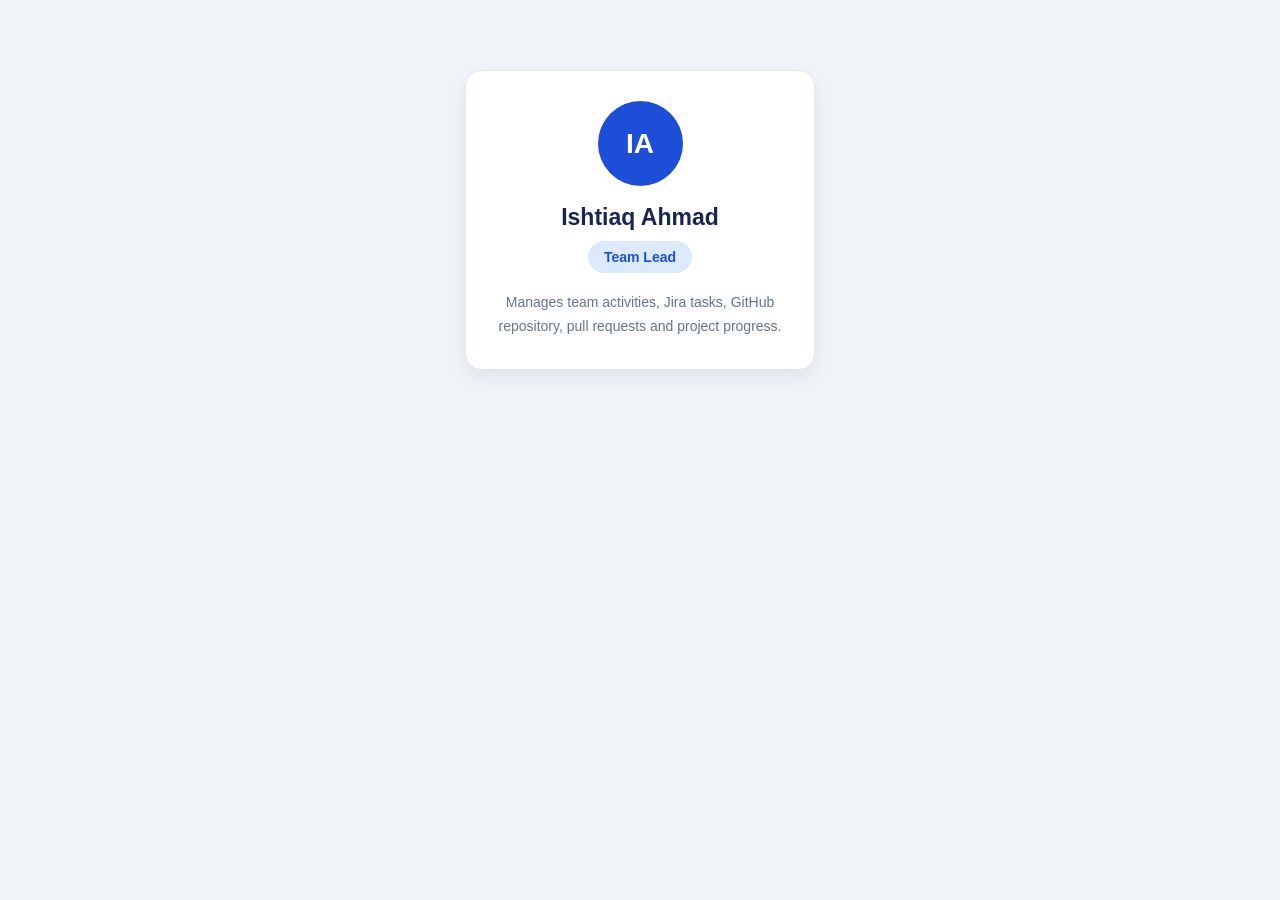
==== site/members/ishtiaq.html @ eace2522 "card added" ====
<!DOCTYPE html>
<html lang="en">
<head>
    <meta charset="UTF-8">
    <meta name="viewport" content="width=device-width, initial-scale=1.0">
    <title>Ishtiaq Ahmad - Team Robin</title>
    <link rel="stylesheet" href="../style.css">
</head>
<body>

    <div class="team-card">
        <div class="avatar">IA</div>
        <h2>Ishtiaq Ahmad</h2>
        <h3>Team Lead</h3>
        <p>Manages team activities, Jira tasks, GitHub repository, pull requests and project progress.</p>
    </div>

</body>
</html>
---- site/style.css ----
* {
    margin: 0;
    padding: 0;
    box-sizing: border-box;
}

body {
    font-family: Arial, sans-serif;
    background: #f1f5f9;
    padding: 40px 20px;
}

.team-card {
    max-width: 350px;
    margin: 30px auto;
    padding: 30px 25px;
    background: white;
    text-align: center;
    border-radius: 16px;
    box-shadow: 0 8px 25px rgba(0, 0, 0, 0.08);
    border: 1px solid #e2e8f0;
    transition: 0.3s ease;
}

.team-card:hover {
    transform: translateY(-8px);
    box-shadow: 0 14px 30px rgba(0, 0, 0, 0.15);
}

.avatar {
    width: 85px;
    height: 85px;
    margin: 0 auto 18px;
    border-radius: 50%;
    background: #1d4ed8;
    color: white;
    display: flex;
    align-items: center;
    justify-content: center;
    font-size: 28px;
    font-weight: bold;
}

.team-card h2 {
    color: #172554;
    font-size: 23px;
    margin-bottom: 10px;
}

.team-card h3 {
    display: inline-block;
    background: #dbeafe;
    color: #1d4ed8;
    padding: 8px 16px;
    border-radius: 20px;
    font-size: 14px;
    margin-bottom: 18px;
}

.team-card p {
    color: #64748b;
    font-size: 14px;
    line-height: 1.7;
}

@media (max-width: 480px) {
    body {
        padding: 20px 12px;
    }

    .team-card {
        width: 100%;
    }
}
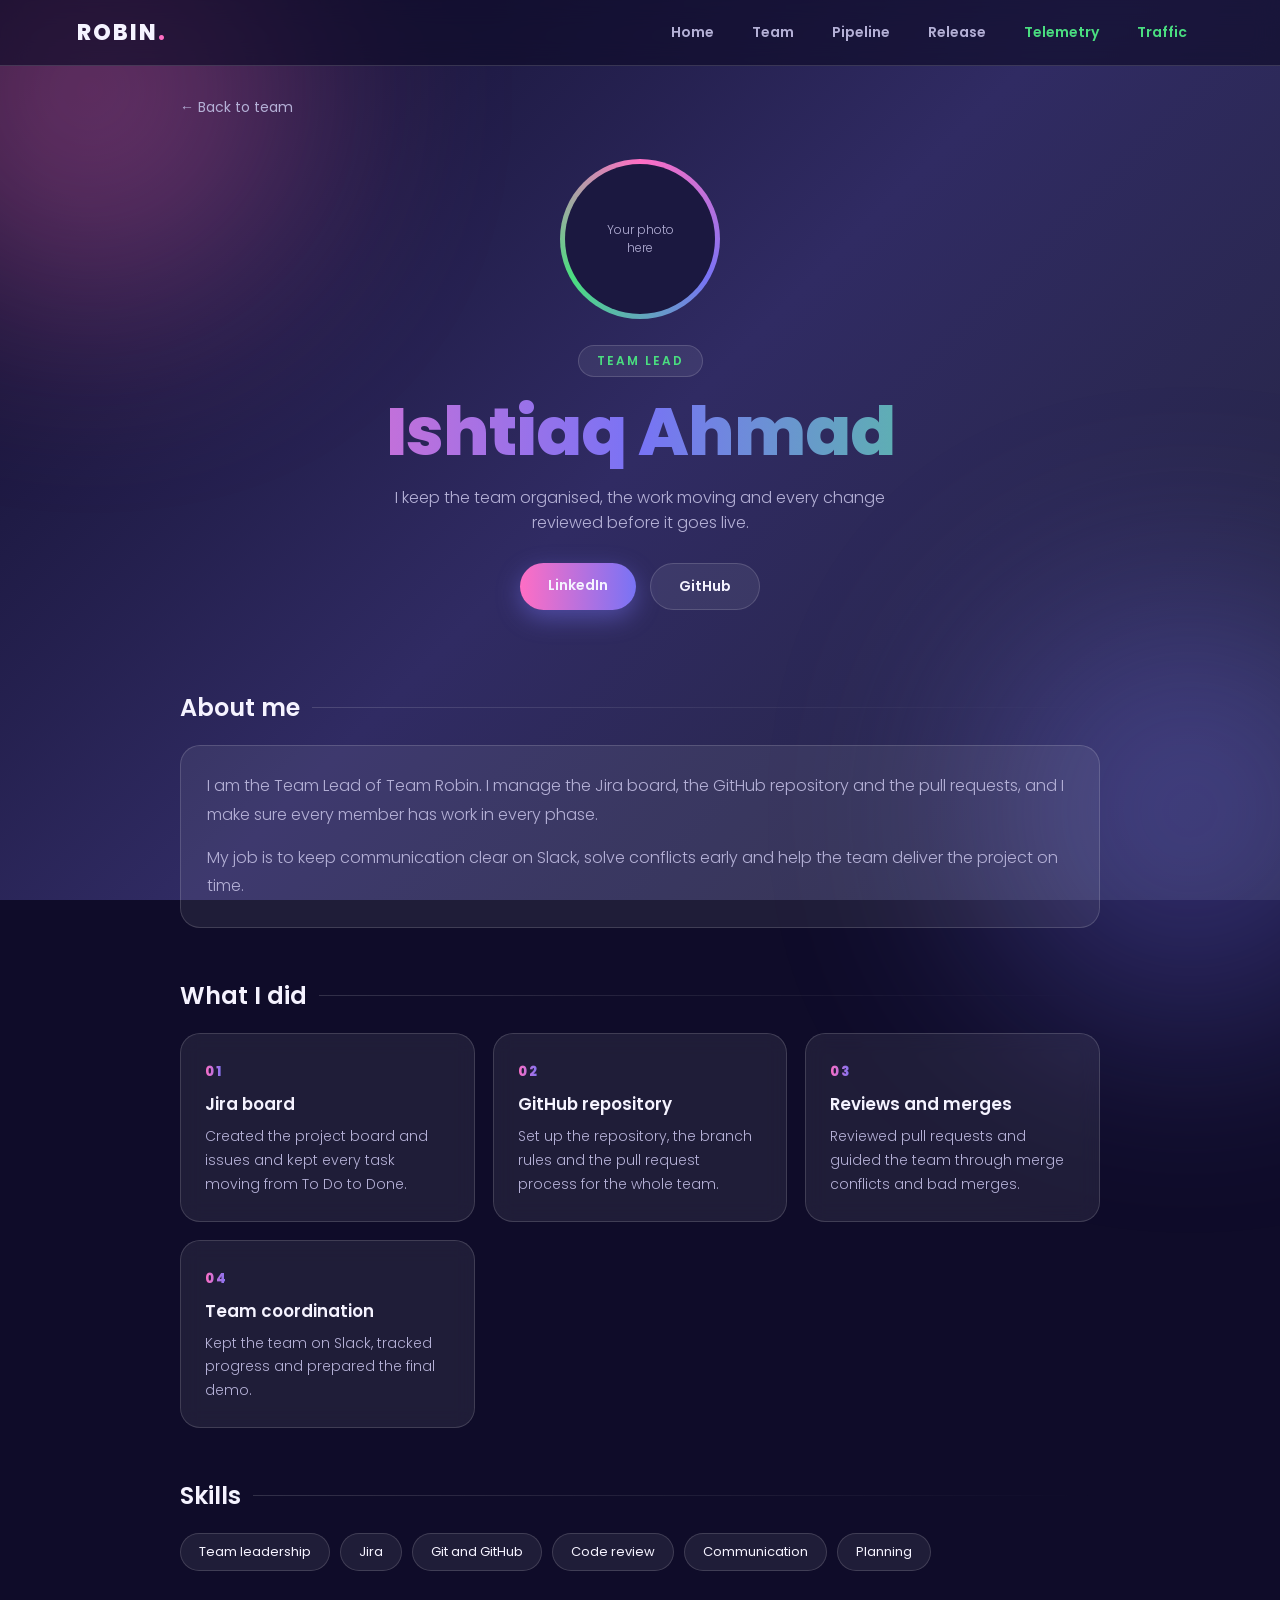
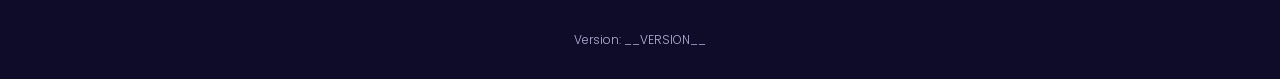
==== commit 7f93e576: "coded ishtiaq.html israr.html and uzair.html files" ====
--- a/site/members/ishtiaq.html
+++ b/site/members/ishtiaq.html
@@ -1,20 +1,231 @@
-
 <!DOCTYPE html>
 <html lang="en">
 <head>
-    <meta charset="UTF-8">
-    <meta name="viewport" content="width=device-width, initial-scale=1.0">
-    <title>Ishtiaq Ahmad - Team Robin</title>
-    <link rel="stylesheet" href="../style.css">
+  <meta charset="utf-8">
+  <meta name="viewport" content="width=device-width, initial-scale=1">
+  <title>Ishtiaq Ahmad - Team Lead - Team Robin</title>
+  <link rel="preconnect" href="https://fonts.googleapis.com">
+  <link href="https://fonts.googleapis.com/css2?family=Poppins:wght@300;400;600;800&display=swap" rel="stylesheet">
+  <style>
+    :root {
+      --bg1: #0f0c29;
+      --bg2: #302b63;
+      --bg3: #24243e;
+      --accent1: #ff6ec4;
+      --accent2: #7873f5;
+      --accent3: #4ade80;
+      --glass: rgba(255, 255, 255, 0.07);
+      --glass-border: rgba(255, 255, 255, 0.15);
+      --text: #f5f3ff;
+      --muted: #b4b0d6;
+    }
+    * { box-sizing: border-box; margin: 0; padding: 0; }
+    html { background: #0f0c29; }
+    body {
+      font-family: 'Poppins', sans-serif;
+      color: var(--text);
+      min-height: 100vh;
+      background: linear-gradient(135deg, var(--bg1), var(--bg2), var(--bg3));
+      background-attachment: fixed;
+      position: relative;
+      overflow-x: hidden;
+    }
+    /* soft glowing blobs in the background */
+    body::before, body::after {
+      content: "";
+      position: fixed;
+      width: 420px; height: 420px;
+      border-radius: 50%;
+      filter: blur(110px);
+      opacity: 0.35;
+      z-index: 0;
+    }
+    body::before { background: var(--accent1); top: -120px; left: -120px; }
+    body::after  { background: var(--accent2); bottom: -120px; right: -120px; }
+
+    .wrap { position: relative; z-index: 1; max-width: 960px; margin: 0 auto; padding: 28px 20px 10px; }
+    .back { color: var(--muted); text-decoration: none; font-size: 14px; }
+    .back:hover { color: var(--text); }
+
+    /* ---------- Hero ---------- */
+    .hero { text-align: center; padding: 40px 0 30px; }
+    .avatar {
+      width: 160px; height: 160px; margin: 0 auto 26px;
+      border-radius: 50%;
+      padding: 5px;
+      background: conic-gradient(var(--accent1), var(--accent2), var(--accent3), var(--accent1));
+      animation: spin 8s linear infinite;
+    }
+    .avatar-inner {
+      width: 100%; height: 100%;
+      border-radius: 50%;
+      background: #1b1840;
+      display: flex; align-items: center; justify-content: center;
+      text-align: center;
+      font-size: 12px; font-weight: 300; color: var(--muted);
+      animation: spin-back 8s linear infinite;
+    }
+    @keyframes spin { to { transform: rotate(360deg); } }
+    @keyframes spin-back { to { transform: rotate(-360deg); } }
+
+    .badge {
+      display: inline-block;
+      padding: 6px 18px;
+      border-radius: 50px;
+      font-size: 12px; font-weight: 600; letter-spacing: 2px; text-transform: uppercase;
+      background: var(--glass);
+      border: 1px solid var(--glass-border);
+      color: var(--accent3);
+      margin-bottom: 18px;
+    }
+    h1 {
+      font-size: clamp(2.4rem, 7vw, 4.2rem);
+      font-weight: 800;
+      line-height: 1.1;
+      letter-spacing: -1px;
+      background: linear-gradient(90deg, var(--accent1), var(--accent2), var(--accent3));
+      -webkit-background-clip: text;
+      background-clip: text;
+      color: transparent;
+    }
+    .tagline { color: var(--muted); font-weight: 300; max-width: 560px; margin: 16px auto 28px; }
+
+    .buttons { display: flex; gap: 14px; justify-content: center; flex-wrap: wrap; }
+    .btn {
+      display: inline-block;
+      padding: 12px 28px;
+      border-radius: 50px;
+      font-weight: 600; font-size: 14px;
+      text-decoration: none;
+      color: var(--text);
+      transition: transform 0.25s ease, box-shadow 0.25s ease;
+    }
+    .btn.primary {
+      background: linear-gradient(90deg, var(--accent1), var(--accent2));
+      box-shadow: 0 8px 24px rgba(120, 115, 245, 0.45);
+    }
+    .btn.ghost { background: var(--glass); border: 1px solid var(--glass-border); }
+    .btn:hover { transform: translateY(-4px); }
+
+    /* ---------- Sections ---------- */
+    h2 {
+      font-size: 1.5rem; font-weight: 600;
+      margin: 50px 0 20px;
+      display: flex; align-items: center; gap: 12px;
+    }
+    h2::after {
+      content: ""; flex: 1; height: 1px;
+      background: linear-gradient(90deg, var(--glass-border), transparent);
+    }
+    .grid { display: grid; grid-template-columns: repeat(auto-fit, minmax(260px, 1fr)); gap: 18px; }
+    .box {
+      background: var(--glass);
+      border: 1px solid var(--glass-border);
+      border-radius: 20px;
+      padding: 24px;
+      backdrop-filter: blur(10px);
+      -webkit-backdrop-filter: blur(10px);
+      transition: transform 0.3s ease, border-color 0.3s ease;
+    }
+    .box:hover { transform: translateY(-8px); border-color: var(--accent2); }
+    .box .num {
+      font-size: 13px; font-weight: 800; letter-spacing: 2px;
+      background: linear-gradient(90deg, var(--accent1), var(--accent2));
+      -webkit-background-clip: text; background-clip: text; color: transparent;
+    }
+    .box h3 { font-size: 1.05rem; font-weight: 600; margin: 8px 0; }
+    .box p { color: var(--muted); font-size: 14px; font-weight: 300; line-height: 1.7; }
+
+    .about { background: var(--glass); border: 1px solid var(--glass-border); border-radius: 20px; padding: 26px; color: var(--muted); font-weight: 300; line-height: 1.8; }
+
+    .skills { display: flex; flex-wrap: wrap; gap: 10px; }
+    .skills span {
+      padding: 8px 18px; border-radius: 50px; font-size: 13px;
+      background: var(--glass); border: 1px solid var(--glass-border);
+    }
+
+    footer { position: relative; z-index: 1; text-align: center; color: var(--muted); font-size: 12px; font-weight: 300; padding: 50px 20px 30px; }
+
+    /* ---------- Navbar ---------- */
+    .navbar { position: sticky; top: 0; z-index: 10; display: flex; justify-content: space-between; align-items: center; flex-wrap: wrap; gap: 10px; padding: 14px 6%; background: rgba(15, 12, 41, 0.65); backdrop-filter: blur(12px); -webkit-backdrop-filter: blur(12px); border-bottom: 1px solid var(--glass-border); }
+    .navbar .logo { font-size: 22px; font-weight: 800; letter-spacing: 2px; color: var(--text); text-decoration: none; }
+    .navbar .logo span { color: var(--accent1); }
+    .navbar nav { display: flex; flex-wrap: wrap; gap: 6px; }
+    .navbar nav a { color: var(--muted); text-decoration: none; font-size: 14px; font-weight: 600; padding: 8px 16px; border-radius: 50px; transition: 0.25s ease; }
+    .navbar nav a:hover { color: var(--text); background: var(--glass); }
+    .navbar nav a.live { color: var(--accent3); }
+    @media (max-width: 480px) { .navbar nav a { padding: 6px 10px; font-size: 13px; } }
+  </style>
 </head>
 <body>
-
-    <div class="team-card">
-        <div class="avatar">IA</div>
-        <h2>Ishtiaq Ahmad</h2>
-        <h3>Team Lead</h3>
-        <p>Manages team activities, Jira tasks, GitHub repository, pull requests and project progress.</p>
+  <header class="navbar">
+    <a href="../index.html" class="logo">ROBIN<span>.</span></a>
+    <nav>
+      <a href="../index.html#home">Home</a>
+      <a href="../index.html#team">Team</a>
+      <a href="../index.html#pipeline">Pipeline</a>
+      <a href="../index.html#release">Release</a>
+      <a href="/live/status.html" class="live">Telemetry</a>
+      <a href="/live/report.html" class="live">Traffic</a>
+    </nav>
+  </header>
+  <div class="wrap">
+    <a class="back" href="../index.html">&larr; Back to team</a>
+
+    <header class="hero">
+      <div class="avatar">
+        <div class="avatar-inner">Your photo<br>here</div>
+      </div>
+      <span class="badge">Team Lead</span>
+      <h1>Ishtiaq Ahmad</h1>
+      <p class="tagline">I keep the team organised, the work moving and every change reviewed before it goes live.</p>
+      <div class="buttons">
+        <a class="btn primary" href="https://www.linkedin.com/in/your-linkedin-username" target="_blank" rel="noopener">LinkedIn</a>
+        <a class="btn ghost" href="https://github.com/your-github-username" target="_blank" rel="noopener">GitHub</a>
+      </div>
+    </header>
+
+    <h2>About me</h2>
+    <div class="about">
+      <p>I am the Team Lead of Team Robin. I manage the Jira board, the GitHub repository and the pull requests, and I make sure every member has work in every phase.</p>
+      <p style="margin-top:14px;">My job is to keep communication clear on Slack, solve conflicts early and help the team deliver the project on time.</p>
     </div>
 
+    <h2>What I did</h2>
+    <div class="grid">
+      <div class="box">
+        <span class="num">01</span>
+        <h3>Jira board</h3>
+        <p>Created the project board and issues and kept every task moving from To Do to Done.</p>
+      </div>
+      <div class="box">
+        <span class="num">02</span>
+        <h3>GitHub repository</h3>
+        <p>Set up the repository, the branch rules and the pull request process for the whole team.</p>
+      </div>
+      <div class="box">
+        <span class="num">03</span>
+        <h3>Reviews and merges</h3>
+        <p>Reviewed pull requests and guided the team through merge conflicts and bad merges.</p>
+      </div>
+      <div class="box">
+        <span class="num">04</span>
+        <h3>Team coordination</h3>
+        <p>Kept the team on Slack, tracked progress and prepared the final demo.</p>
+      </div>
+    </div>
+
+    <h2>Skills</h2>
+    <div class="skills">
+      <span>Team leadership</span>
+      <span>Jira</span>
+      <span>Git and GitHub</span>
+      <span>Code review</span>
+      <span>Communication</span>
+      <span>Planning</span>
+    </div>
+  </div>
+
+  <footer>Version: __VERSION__</footer>
 </body>
-</html>
+</html>
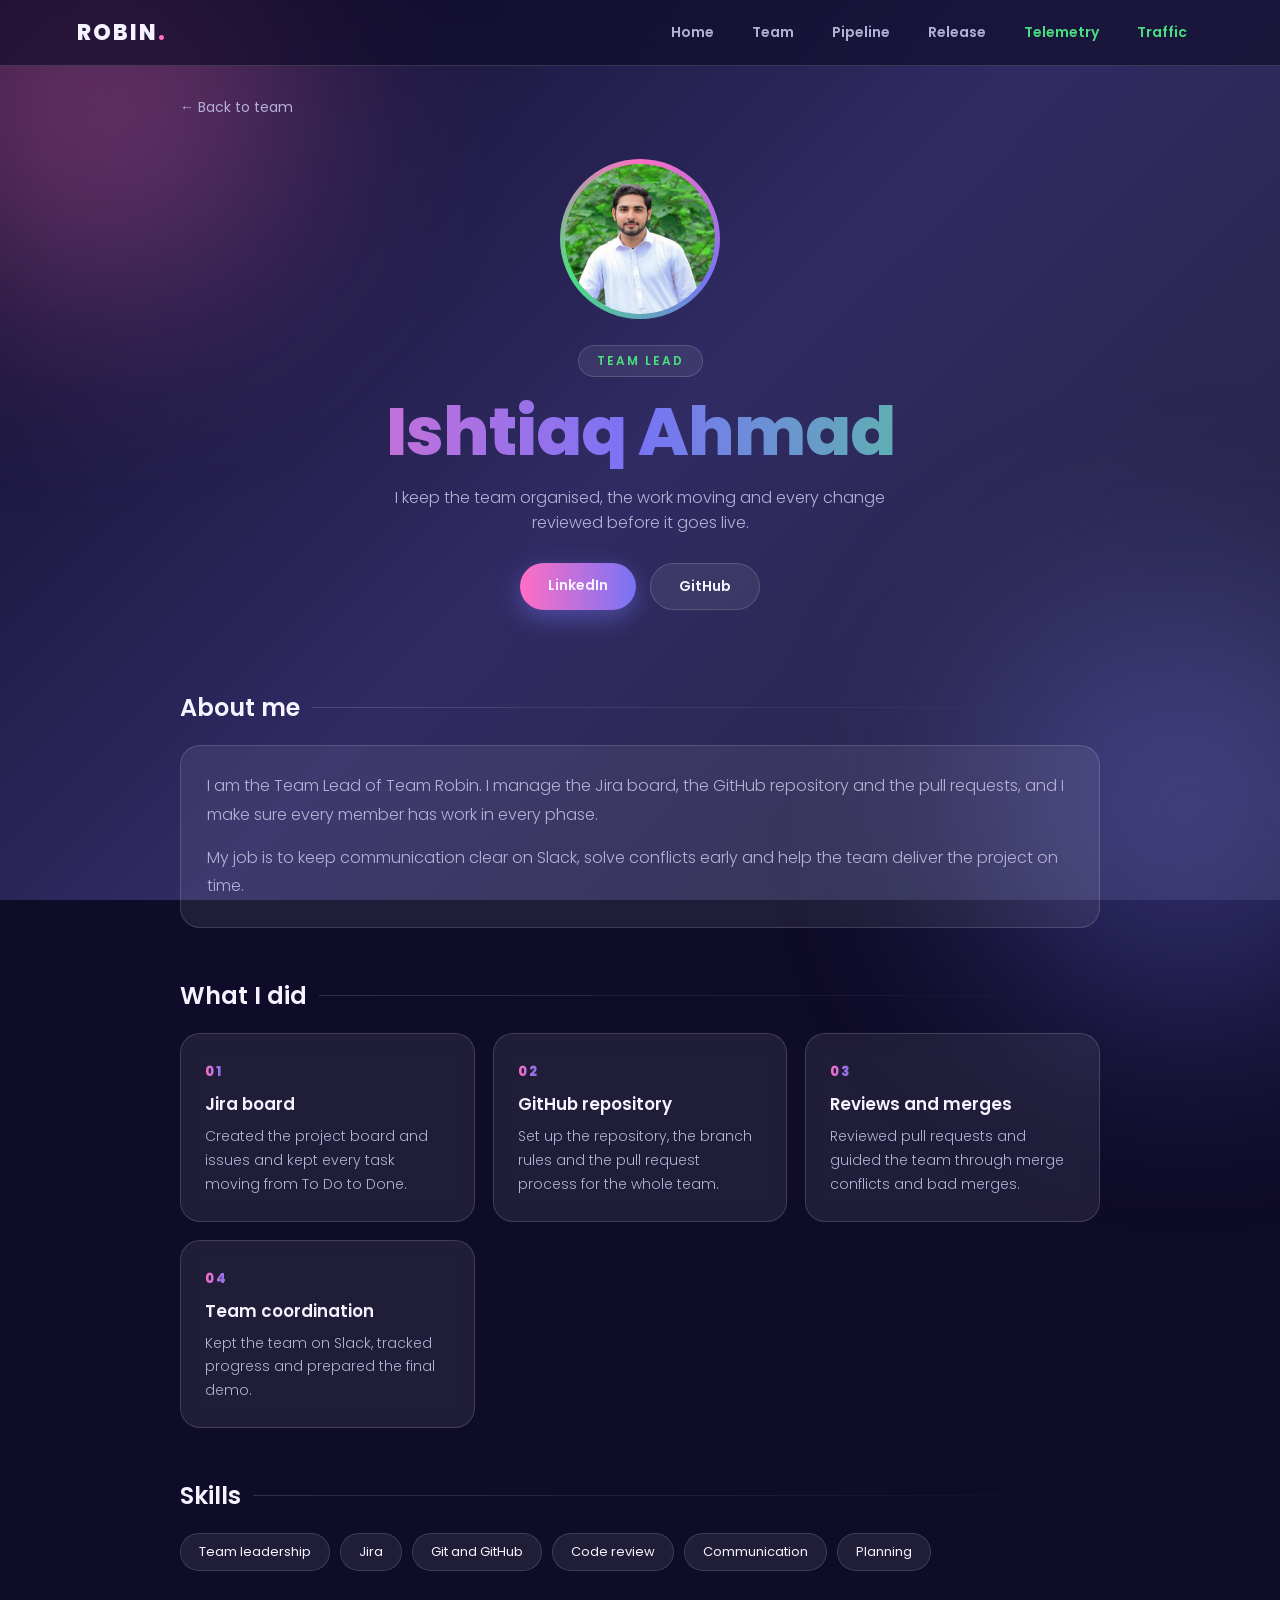
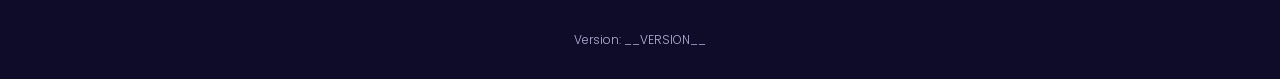
==== commit 9b8cf747: "added images" ====
--- a/site/members/ishtiaq.html
+++ b/site/members/ishtiaq.html
@@ -174,7 +174,7 @@
 
     <header class="hero">
       <div class="avatar">
-        <div class="avatar-inner">Your photo<br>here</div>
+        <img src="../images/ishtiaq.jpg" class="avatar-inner" alt="sudais">
       </div>
       <span class="badge">Team Lead</span>
       <h1>Ishtiaq Ahmad</h1>
